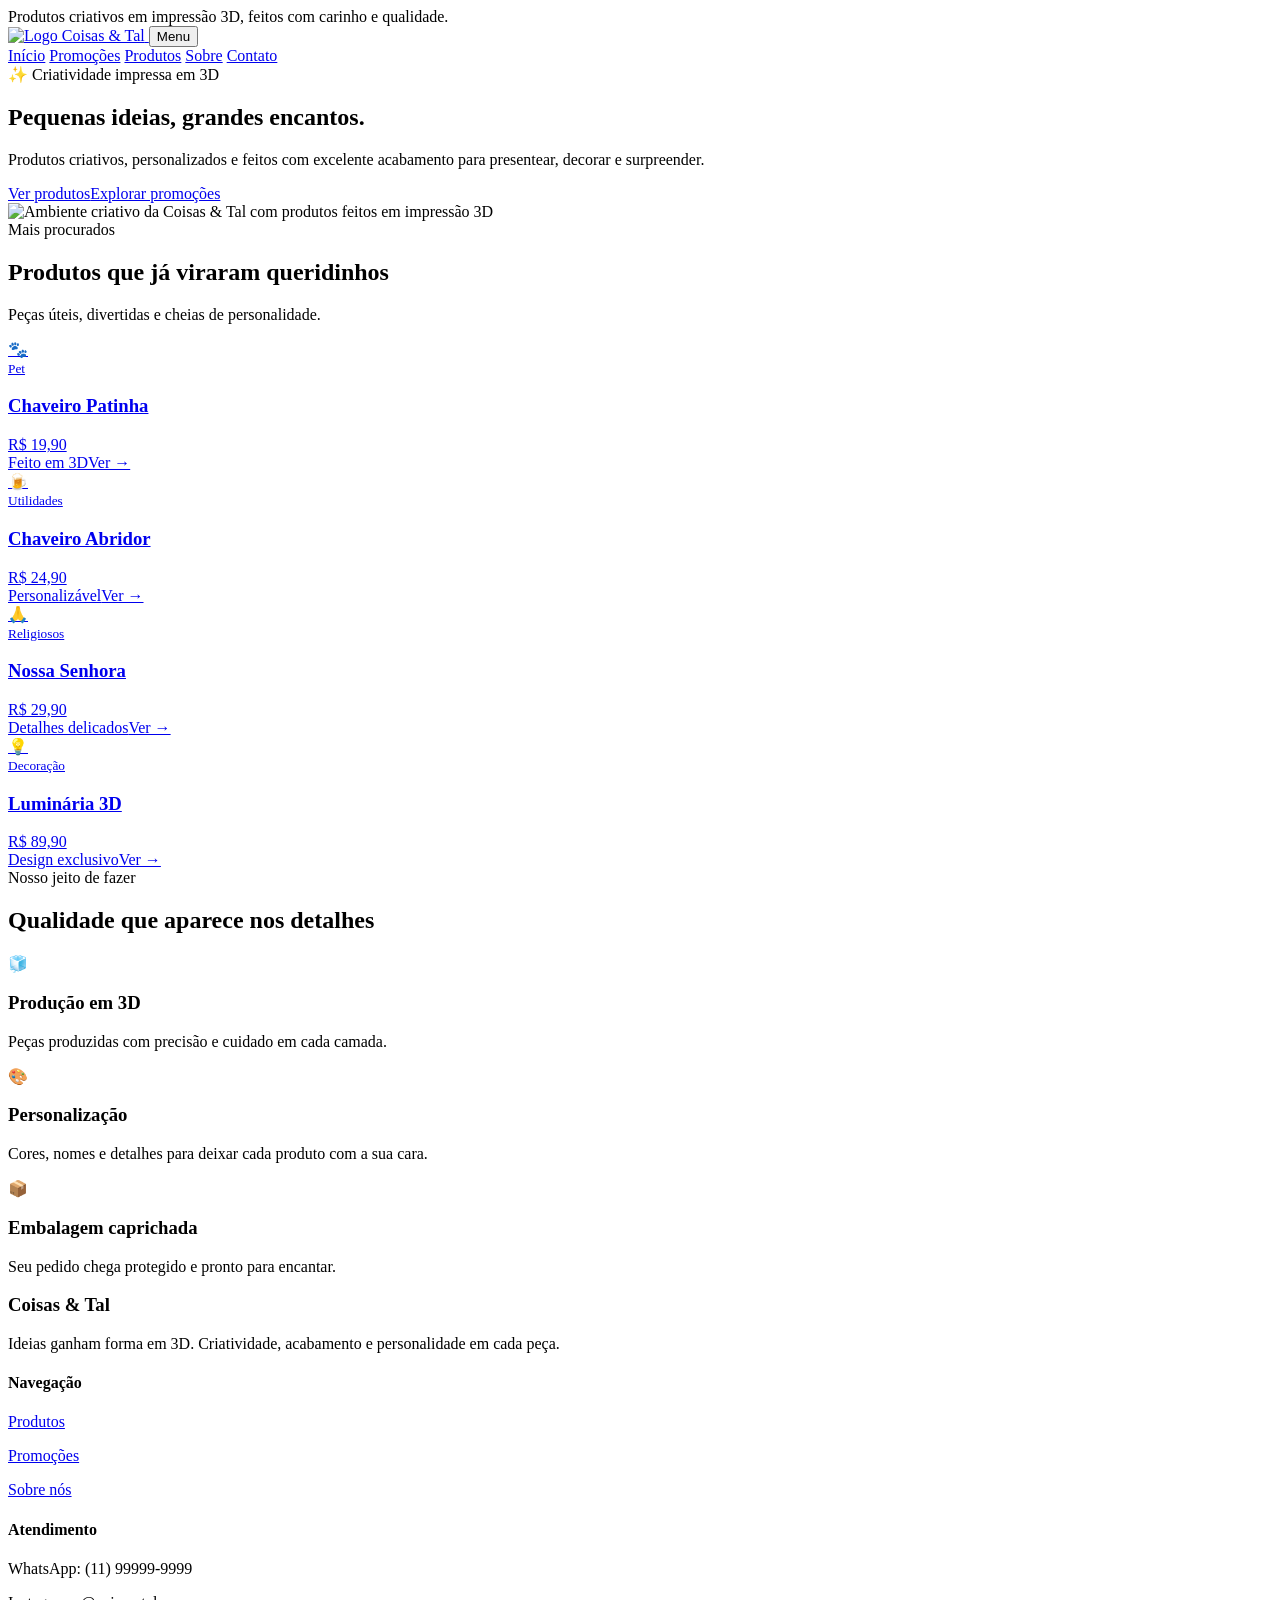
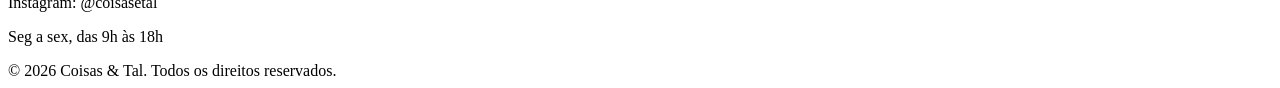
==== index.html @ ab4e6814 "Add files via upload" ====
<!DOCTYPE html><html lang="pt-BR"><head><meta charset="UTF-8"><meta name="viewport" content="width=device-width, initial-scale=1.0"><title>Coisas & Tal | Impressão 3D criativa</title><link rel="stylesheet" href="css/styles.css"></head><body>
<div class="topbar">Produtos criativos em impressão 3D, feitos com carinho e qualidade.</div>
<header class="header">
  <div class="container nav">
    <a class="logo-wrap" href="index.html">
      <img src="imagens/logo-coisas-e-tal.png" alt="Logo Coisas & Tal">
      
    </a>
    <button class="menu-toggle" aria-label="Abrir menu">Menu</button>
    <nav class="menu">
      <a href="index.html">Início</a>
      <a href="promocoes.html">Promoções</a>
      <a href="produtos.html">Produtos</a>
      <a href="sobre.html">Sobre</a>
      <a href="contato.html">Contato</a>
    </nav>
  </div>
</header>
<main>
<section class="hero"><div class="container hero-grid"><div><div class="eyebrow">✨ Criatividade impressa em 3D</div><h1>Pequenas ideias, <span>grandes encantos.</span></h1><p>Produtos criativos, personalizados e feitos com excelente acabamento para presentear, decorar e surpreender.</p><div class="actions"><a class="btn btn-primary" href="produtos.html">Ver produtos</a><a class="btn btn-secondary" href="promocoes.html">Explorar promoções</a></div></div><div class="hero-card"><img src="imagens/banner-coisas-e-tal.jpeg" alt="Ambiente criativo da Coisas & Tal com produtos feitos em impressão 3D"></div></div></section>
<section class="section"><div class="container"><div class="section-title"><div><div class="eyebrow">Mais procurados</div><h2>Produtos que já viraram queridinhos</h2></div><p>Peças úteis, divertidas e cheias de personalidade.</p></div><div class="grid products-grid">
<a class="card" href="produtos/chaveiro-pet.html"><div class="card-media">🐾</div><div class="card-body"><small>Pet</small><h3>Chaveiro Patinha</h3><div class="price">R$ 19,90</div><div class="card-footer"><span>Feito em 3D</span><span class="link-arrow">Ver →</span></div></div></a>
<a class="card" href="produtos/abridor.html"><div class="card-media">🍺</div><div class="card-body"><small>Utilidades</small><h3>Chaveiro Abridor</h3><div class="price">R$ 24,90</div><div class="card-footer"><span>Personalizável</span><span class="link-arrow">Ver →</span></div></div></a>
<a class="card" href="produtos/nossa-senhora.html"><div class="card-media">🙏</div><div class="card-body"><small>Religiosos</small><h3>Nossa Senhora</h3><div class="price">R$ 29,90</div><div class="card-footer"><span>Detalhes delicados</span><span class="link-arrow">Ver →</span></div></div></a>
<a class="card" href="produtos/luminaria.html"><div class="card-media">💡</div><div class="card-body"><small>Decoração</small><h3>Luminária 3D</h3><div class="price">R$ 89,90</div><div class="card-footer"><span>Design exclusivo</span><span class="link-arrow">Ver →</span></div></div></a>
</div></div></section>
<section class="section alt"><div class="container"><div class="section-title"><div><div class="eyebrow">Nosso jeito de fazer</div><h2>Qualidade que aparece nos detalhes</h2></div></div><div class="grid features"><div class="feature"><div class="feature-icon">🧊</div><h3>Produção em 3D</h3><p>Peças produzidas com precisão e cuidado em cada camada.</p></div><div class="feature"><div class="feature-icon">🎨</div><h3>Personalização</h3><p>Cores, nomes e detalhes para deixar cada produto com a sua cara.</p></div><div class="feature"><div class="feature-icon">📦</div><h3>Embalagem caprichada</h3><p>Seu pedido chega protegido e pronto para encantar.</p></div></div></div></section>
</main>
<footer class="footer">
  <div class="container footer-grid">
    <div><h3>Coisas & Tal</h3><p>Ideias ganham forma em 3D. Criatividade, acabamento e personalidade em cada peça.</p></div>
    <div><h4>Navegação</h4><p><a href="produtos.html">Produtos</a></p><p><a href="promocoes.html">Promoções</a></p><p><a href="sobre.html">Sobre nós</a></p></div>
    <div><h4>Atendimento</h4><p>WhatsApp: (11) 99999-9999</p><p>Instagram: @coisasetal</p><p>Seg a sex, das 9h às 18h</p></div>
  </div>
  <div class="container footer-bottom">© 2026 Coisas & Tal. Todos os direitos reservados.</div>
</footer>
<script src="js/script.js"></script>
</body></html>
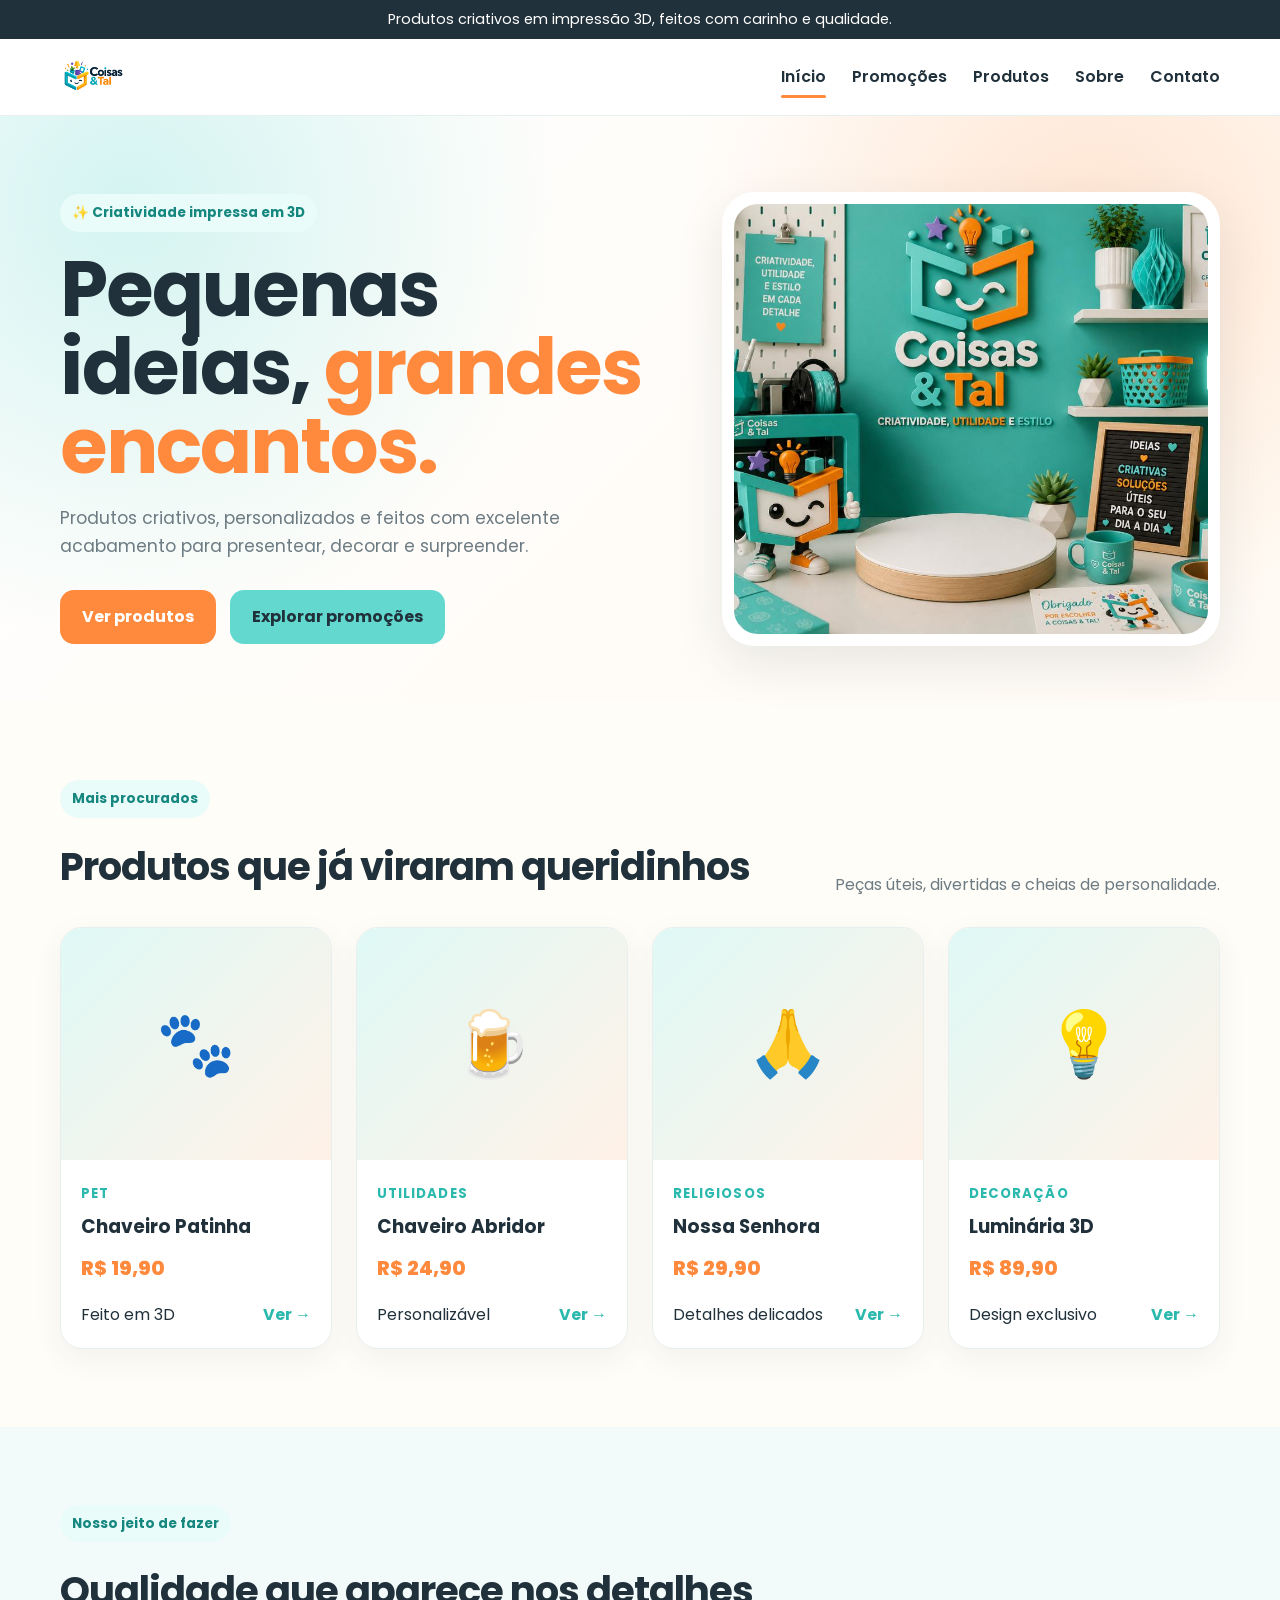
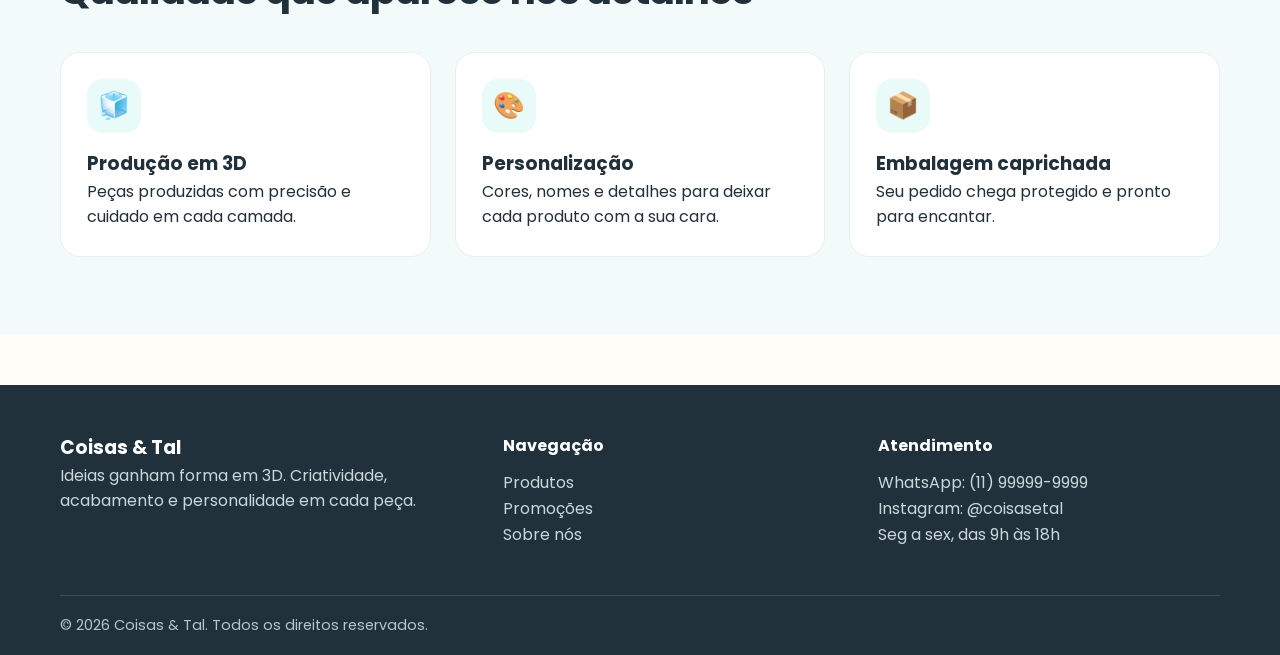
==== commit 88380464: "Fix image paths and update script referencesmm" ====
--- a/index.html
+++ b/index.html
@@ -1,9 +1,9 @@
-<!DOCTYPE html><html lang="pt-BR"><head><meta charset="UTF-8"><meta name="viewport" content="width=device-width, initial-scale=1.0"><title>Coisas & Tal | Impressão 3D criativa</title><link rel="stylesheet" href="css/styles.css"></head><body>
+<!DOCTYPE html><html lang="pt-BR"><head><meta charset="UTF-8"><meta name="viewport" content="width=device-width, initial-scale=1.0"><title>Coisas & Tal | Impressão 3D criativa</title><link rel="stylesheet" href="styles.css"></head><body>
 <div class="topbar">Produtos criativos em impressão 3D, feitos com carinho e qualidade.</div>
 <header class="header">
   <div class="container nav">
     <a class="logo-wrap" href="index.html">
-      <img src="imagens/logo-coisas-e-tal.png" alt="Logo Coisas & Tal">
+      <img src="logo-coisas-e-tal.png" alt="Logo Coisas & Tal">
       
     </a>
     <button class="menu-toggle" aria-label="Abrir menu">Menu</button>
@@ -17,12 +17,12 @@
   </div>
 </header>
 <main>
-<section class="hero"><div class="container hero-grid"><div><div class="eyebrow">✨ Criatividade impressa em 3D</div><h1>Pequenas ideias, <span>grandes encantos.</span></h1><p>Produtos criativos, personalizados e feitos com excelente acabamento para presentear, decorar e surpreender.</p><div class="actions"><a class="btn btn-primary" href="produtos.html">Ver produtos</a><a class="btn btn-secondary" href="promocoes.html">Explorar promoções</a></div></div><div class="hero-card"><img src="imagens/banner-coisas-e-tal.jpeg" alt="Ambiente criativo da Coisas & Tal com produtos feitos em impressão 3D"></div></div></section>
+<section class="hero"><div class="container hero-grid"><div><div class="eyebrow">✨ Criatividade impressa em 3D</div><h1>Pequenas ideias, <span>grandes encantos.</span></h1><p>Produtos criativos, personalizados e feitos com excelente acabamento para presentear, decorar e surpreender.</p><div class="actions"><a class="btn btn-primary" href="produtos.html">Ver produtos</a><a class="btn btn-secondary" href="promocoes.html">Explorar promoções</a></div></div><div class="hero-card"><img src="banner-coisas-e-tal.jpeg" alt="Ambiente criativo da Coisas & Tal com produtos feitos em impressão 3D"></div></div></section>
 <section class="section"><div class="container"><div class="section-title"><div><div class="eyebrow">Mais procurados</div><h2>Produtos que já viraram queridinhos</h2></div><p>Peças úteis, divertidas e cheias de personalidade.</p></div><div class="grid products-grid">
-<a class="card" href="produtos/chaveiro-pet.html"><div class="card-media">🐾</div><div class="card-body"><small>Pet</small><h3>Chaveiro Patinha</h3><div class="price">R$ 19,90</div><div class="card-footer"><span>Feito em 3D</span><span class="link-arrow">Ver →</span></div></div></a>
-<a class="card" href="produtos/abridor.html"><div class="card-media">🍺</div><div class="card-body"><small>Utilidades</small><h3>Chaveiro Abridor</h3><div class="price">R$ 24,90</div><div class="card-footer"><span>Personalizável</span><span class="link-arrow">Ver →</span></div></div></a>
-<a class="card" href="produtos/nossa-senhora.html"><div class="card-media">🙏</div><div class="card-body"><small>Religiosos</small><h3>Nossa Senhora</h3><div class="price">R$ 29,90</div><div class="card-footer"><span>Detalhes delicados</span><span class="link-arrow">Ver →</span></div></div></a>
-<a class="card" href="produtos/luminaria.html"><div class="card-media">💡</div><div class="card-body"><small>Decoração</small><h3>Luminária 3D</h3><div class="price">R$ 89,90</div><div class="card-footer"><span>Design exclusivo</span><span class="link-arrow">Ver →</span></div></div></a>
+<a class="card" href="chaveiro-pet.html"><div class="card-media">🐾</div><div class="card-body"><small>Pet</small><h3>Chaveiro Patinha</h3><div class="price">R$ 19,90</div><div class="card-footer"><span>Feito em 3D</span><span class="link-arrow">Ver →</span></div></div></a>
+<a class="card" href="abridor.html"><div class="card-media">🍺</div><div class="card-body"><small>Utilidades</small><h3>Chaveiro Abridor</h3><div class="price">R$ 24,90</div><div class="card-footer"><span>Personalizável</span><span class="link-arrow">Ver →</span></div></div></a>
+<a class="card" href="nossa-senhora.html"><div class="card-media">🙏</div><div class="card-body"><small>Religiosos</small><h3>Nossa Senhora</h3><div class="price">R$ 29,90</div><div class="card-footer"><span>Detalhes delicados</span><span class="link-arrow">Ver →</span></div></div></a>
+<a class="card" href="luminaria.html"><div class="card-media">💡</div><div class="card-body"><small>Decoração</small><h3>Luminária 3D</h3><div class="price">R$ 89,90</div><div class="card-footer"><span>Design exclusivo</span><span class="link-arrow">Ver →</span></div></div></a>
 </div></div></section>
 <section class="section alt"><div class="container"><div class="section-title"><div><div class="eyebrow">Nosso jeito de fazer</div><h2>Qualidade que aparece nos detalhes</h2></div></div><div class="grid features"><div class="feature"><div class="feature-icon">🧊</div><h3>Produção em 3D</h3><p>Peças produzidas com precisão e cuidado em cada camada.</p></div><div class="feature"><div class="feature-icon">🎨</div><h3>Personalização</h3><p>Cores, nomes e detalhes para deixar cada produto com a sua cara.</p></div><div class="feature"><div class="feature-icon">📦</div><h3>Embalagem caprichada</h3><p>Seu pedido chega protegido e pronto para encantar.</p></div></div></div></section>
 </main>
@@ -34,5 +34,5 @@
   </div>
   <div class="container footer-bottom">© 2026 Coisas & Tal. Todos os direitos reservados.</div>
 </footer>
-<script src="js/script.js"></script>
+<script src="script.js"></script>
 </body></html>
--- a/styles.css
+++ b/styles.css
@@ -0,0 +1,117 @@
+@import url('https://fonts.googleapis.com/css2?family=Poppins:wght@400;500;600;700;800&display=swap');
+
+:root {
+  --tiffany: #62d8cf;
+  --tiffany-dark: #2bb9ae;
+  --orange: #ff8a3d;
+  --cream: #fffdf7;
+  --ink: #21313b;
+  --muted: #6d7b83;
+  --line: #e8efef;
+  --card: #ffffff;
+  --shadow: 0 18px 50px rgba(33, 49, 59, 0.10);
+}
+
+* { box-sizing: border-box; margin: 0; padding: 0; }
+html { scroll-behavior: smooth; }
+body { font-family: 'Poppins', sans-serif; color: var(--ink); background: var(--cream); line-height: 1.6; }
+a { color: inherit; text-decoration: none; }
+img { max-width: 100%; display: block; }
+button, input, textarea { font: inherit; }
+
+.container { width: min(1160px, calc(100% - 32px)); margin: 0 auto; }
+.topbar { background: var(--ink); color: #fff; text-align: center; padding: 8px 16px; font-size: .9rem; }
+.header { position: sticky; top: 0; z-index: 50; background: rgba(255,255,255,.96); backdrop-filter: blur(12px); border-bottom: 1px solid var(--line); }
+.nav { min-height: 76px; display: flex; align-items: center; justify-content: space-between; gap: 24px; }
+.logo-wrap { display: flex; align-items: center; font-weight: 800; }
+.logo-wrap img { width: 190px; height: 68px; object-fit: contain; object-position: left center; border-radius: 0; }
+.logo-text span { color: var(--orange); }
+.menu { display: flex; align-items: center; gap: 26px; }
+.menu a { font-weight: 600; position: relative; }
+.menu a::after { content: ''; position: absolute; left: 0; bottom: -8px; width: 0; height: 3px; border-radius: 99px; background: var(--orange); transition: .25s; }
+.menu a:hover::after, .menu a.active::after { width: 100%; }
+.menu-toggle { display: none; border: 0; background: var(--tiffany); padding: 10px 14px; border-radius: 12px; font-weight: 700; }
+
+.hero { padding: 76px 0 56px; background: radial-gradient(circle at 10% 15%, rgba(98,216,207,.28), transparent 35%), radial-gradient(circle at 85% 20%, rgba(255,138,61,.20), transparent 34%), linear-gradient(135deg, #fff 0%, #fffaf3 100%); }
+.hero-grid { display: grid; grid-template-columns: 1.1fr .9fr; align-items: center; gap: 54px; }
+.eyebrow { display: inline-flex; align-items: center; gap: 8px; padding: 8px 12px; border-radius: 999px; background: #eafcf9; color: #15877f; font-size: .85rem; font-weight: 700; margin-bottom: 18px; }
+h1 { font-size: clamp(2.5rem, 6vw, 5.4rem); line-height: 1.02; letter-spacing: -2px; margin-bottom: 20px; }
+h1 span { color: var(--orange); }
+.hero p { color: var(--muted); max-width: 620px; font-size: 1.08rem; }
+.actions { display: flex; flex-wrap: wrap; gap: 14px; margin-top: 30px; }
+.btn { display: inline-flex; align-items: center; justify-content: center; gap: 8px; border: 0; border-radius: 14px; padding: 14px 22px; font-weight: 700; cursor: pointer; transition: transform .2s, box-shadow .2s; }
+.btn:hover { transform: translateY(-2px); box-shadow: 0 12px 26px rgba(33,49,59,.15); }
+.btn-primary { background: var(--orange); color: #fff; }
+.btn-secondary { background: var(--tiffany); color: var(--ink); }
+.btn-outline { border: 2px solid var(--ink); background: transparent; }
+.hero-card { background: #fff; border-radius: 32px; padding: 12px; box-shadow: var(--shadow); overflow: hidden; }
+.hero-card img { width: 100%; height: 100%; min-height: 430px; border-radius: 24px; object-fit: cover; object-position: center; transition: transform .35s ease; }
+.hero-card:hover img { transform: scale(1.02); }
+
+.section { padding: 78px 0; }
+.section.alt { background: #f2fbfa; }
+.section-title { display: flex; justify-content: space-between; align-items: end; gap: 20px; margin-bottom: 30px; }
+.section-title h2 { font-size: clamp(1.9rem, 3vw, 3rem); letter-spacing: -1px; }
+.section-title p { color: var(--muted); max-width: 540px; }
+.grid { display: grid; gap: 24px; }
+.products-grid { grid-template-columns: repeat(4, 1fr); }
+.card { background: var(--card); border: 1px solid var(--line); border-radius: 22px; overflow: hidden; box-shadow: 0 10px 30px rgba(33,49,59,.06); transition: transform .25s, box-shadow .25s; }
+.card:hover { transform: translateY(-7px); box-shadow: var(--shadow); }
+.card-media { aspect-ratio: 1 / .86; background: linear-gradient(135deg, #dff9f6, #fff1e7); display: grid; place-items: center; font-size: 4rem; }
+.card-body { padding: 20px; }
+.card small { color: var(--tiffany-dark); font-weight: 700; text-transform: uppercase; letter-spacing: .08em; }
+.card h3 { margin: 6px 0 10px; }
+.price { color: var(--orange); font-size: 1.25rem; font-weight: 800; }
+.card-footer { display: flex; justify-content: space-between; align-items: center; gap: 12px; margin-top: 18px; }
+.link-arrow { font-weight: 700; color: var(--tiffany-dark); }
+
+.features { grid-template-columns: repeat(3, 1fr); }
+.feature { padding: 26px; border-radius: 20px; background: #fff; border: 1px solid var(--line); }
+.feature-icon { width: 54px; height: 54px; border-radius: 16px; display: grid; place-items: center; background: #e8fbf8; font-size: 1.6rem; margin-bottom: 16px; }
+
+.page-hero { padding: 58px 0 42px; background: linear-gradient(135deg, #e8fbf8, #fff3ea); }
+.page-hero h1 { font-size: clamp(2.3rem, 5vw, 4.4rem); }
+.filter-bar { display: flex; gap: 12px; flex-wrap: wrap; margin: 24px 0 32px; }
+.filter-btn { border: 1px solid var(--line); background: #fff; padding: 10px 16px; border-radius: 999px; cursor: pointer; font-weight: 600; }
+.filter-btn.active, .filter-btn:hover { background: var(--tiffany); border-color: var(--tiffany); }
+
+.product-detail { display: grid; grid-template-columns: 1fr 1fr; gap: 54px; align-items: start; }
+.product-gallery { background: #fff; border: 1px solid var(--line); border-radius: 26px; padding: 22px; box-shadow: var(--shadow); }
+.product-gallery .main-image { aspect-ratio: 1/1; border-radius: 20px; background: linear-gradient(135deg, #dff9f6, #fff0e4); display: grid; place-items: center; font-size: 8rem; }
+.product-info h1 { font-size: clamp(2.2rem, 4vw, 4rem); margin-bottom: 14px; }
+.product-info .price { font-size: 2rem; margin: 16px 0; display: block; }
+.product-info ul { margin: 20px 0 26px 22px; color: var(--muted); }
+.notice { padding: 16px 18px; background: #fff6ef; border-left: 4px solid var(--orange); border-radius: 12px; margin: 18px 0; }
+
+.promo-banner { background: linear-gradient(135deg, var(--orange), #ffb06f); color: #fff; border-radius: 28px; padding: 40px; display: flex; align-items: center; justify-content: space-between; gap: 20px; }
+.contact-grid { display: grid; grid-template-columns: .9fr 1.1fr; gap: 32px; }
+.contact-card, .form-card { background: #fff; border: 1px solid var(--line); border-radius: 24px; padding: 28px; }
+.form-group { display: grid; gap: 8px; margin-bottom: 16px; }
+input, textarea { width: 100%; border: 1px solid #dce6e5; border-radius: 12px; padding: 13px 14px; background: #fcfefe; }
+textarea { min-height: 150px; resize: vertical; }
+
+.footer { background: var(--ink); color: #fff; margin-top: 50px; }
+.footer-grid { display: grid; grid-template-columns: 1.2fr 1fr 1fr; gap: 32px; padding: 48px 0; }
+.footer p, .footer a { color: #cbd6da; }
+.footer h4 { margin-bottom: 12px; }
+.footer-bottom { border-top: 1px solid rgba(255,255,255,.12); padding: 18px 0; color: #b8c5ca; font-size: .9rem; }
+
+@media (max-width: 900px) {
+  .hero-grid, .product-detail, .contact-grid { grid-template-columns: 1fr; }
+  .hero-card img { min-height: 360px; }
+  .products-grid { grid-template-columns: repeat(2, 1fr); }
+  .features { grid-template-columns: 1fr; }
+  .menu-toggle { display: block; }
+  .menu { position: absolute; top: 76px; left: 16px; right: 16px; display: none; flex-direction: column; align-items: stretch; background: #fff; border: 1px solid var(--line); border-radius: 18px; padding: 18px; box-shadow: var(--shadow); }
+  .menu.open { display: flex; }
+  .footer-grid { grid-template-columns: 1fr; }
+  .logo-wrap img { width: 155px; height: 58px; }
+}
+
+@media (max-width: 580px) {
+  .products-grid { grid-template-columns: 1fr; }
+  .section { padding: 58px 0; }
+  .promo-banner { flex-direction: column; align-items: flex-start; }
+  h1 { letter-spacing: -1px; }
+  .hero-card img { min-height: 260px; }
+}
